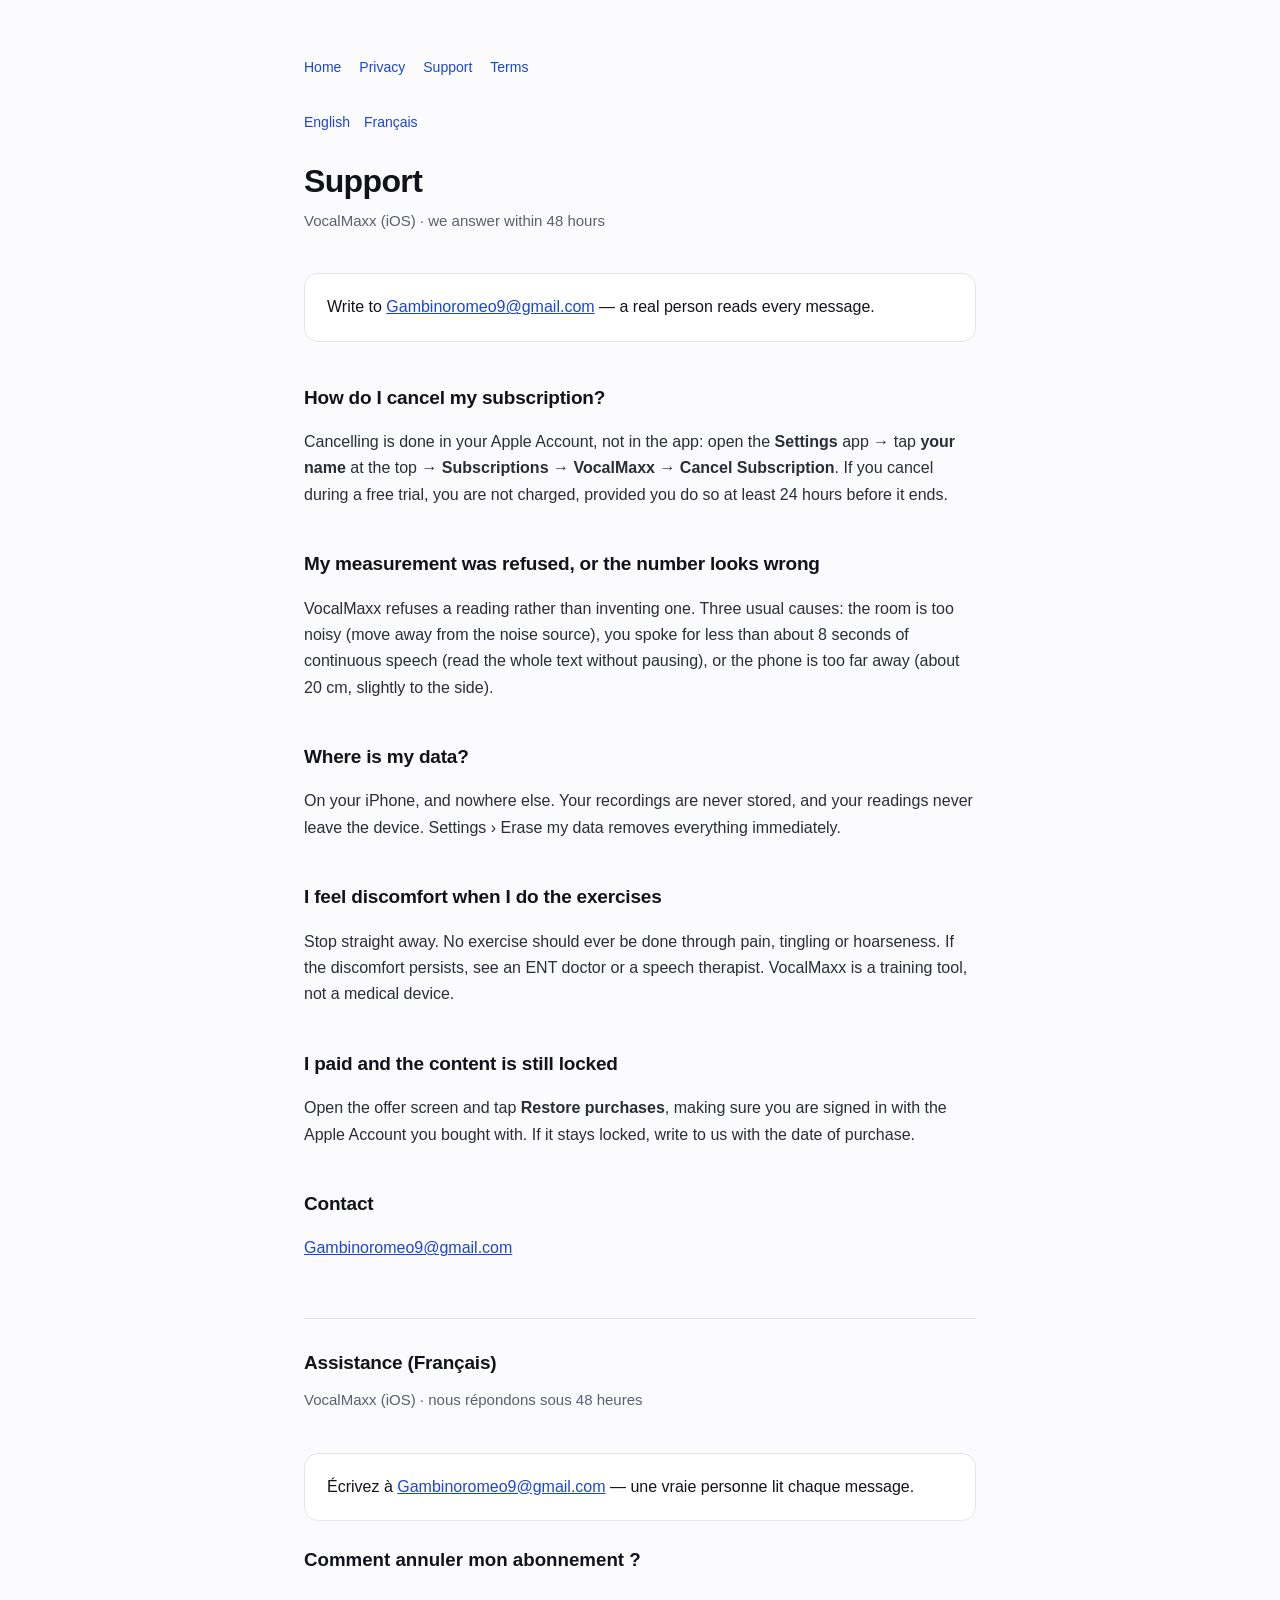
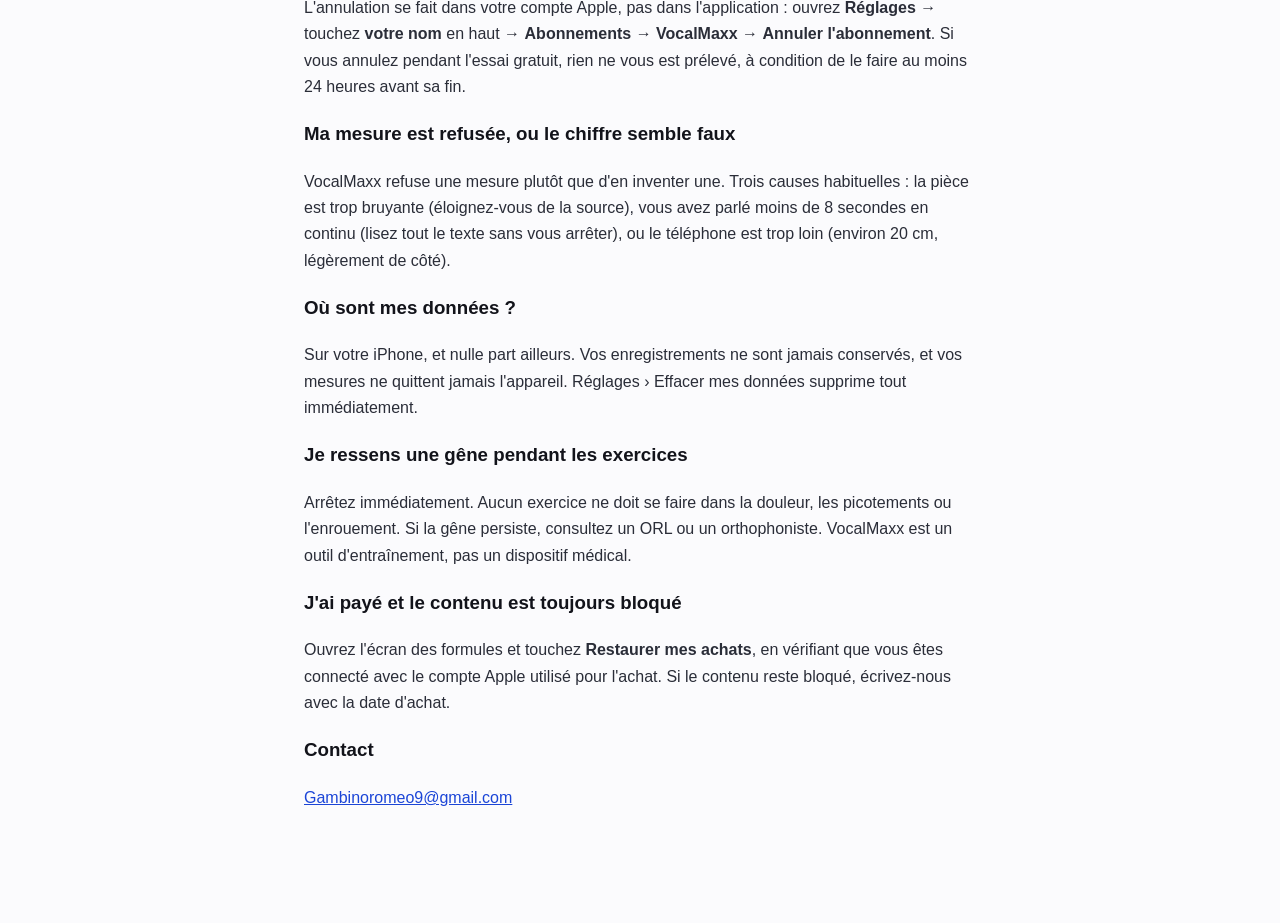
==== assistance.html @ 1e0984e6 "Add French-named aliases (confidentialite/conditions/assistance) referenced by the app" ====
<!doctype html><html lang="en"><head><meta charset="utf-8">
<meta name="viewport" content="width=device-width,initial-scale=1">
<title>Support — VocalMaxx</title><link rel="stylesheet" href="style.css">
<style>.langbar{margin:0 0 28px;font-size:14px}.langbar a{margin-right:14px;text-decoration:none}
h2.sect{margin-top:56px;padding-top:28px;border-top:1px solid var(--line)}</style></head><body>
<div class="wrap">
<nav><a href="index.html">Home</a><a href="privacy.html">Privacy</a><a href="support.html">Support</a><a href="terms.html">Terms</a></nav>
<div class="langbar"><a href="#en">English</a><a href="#fr">Français</a></div>
<h1 id="en">Support</h1>
<p class="sub">VocalMaxx (iOS) · we answer within 48 hours</p>
<div class="card">Write to <a href="mailto:Gambinoromeo9@gmail.com">Gambinoromeo9@gmail.com</a> — a real person reads every message.</div>
<h2>How do I cancel my subscription?</h2>
<p>Cancelling is done in your Apple Account, not in the app: open the <strong>Settings</strong> app → tap <strong>your name</strong> at the top → <strong>Subscriptions</strong> → <strong>VocalMaxx</strong> → <strong>Cancel Subscription</strong>. If you cancel during a free trial, you are not charged, provided you do so at least 24 hours before it ends.</p>
<h2>My measurement was refused, or the number looks wrong</h2>
<p>VocalMaxx refuses a reading rather than inventing one. Three usual causes: the room is too noisy (move away from the noise source), you spoke for less than about 8 seconds of continuous speech (read the whole text without pausing), or the phone is too far away (about 20 cm, slightly to the side).</p>
<h2>Where is my data?</h2>
<p>On your iPhone, and nowhere else. Your recordings are never stored, and your readings never leave the device. Settings › Erase my data removes everything immediately.</p>
<h2>I feel discomfort when I do the exercises</h2>
<p>Stop straight away. No exercise should ever be done through pain, tingling or hoarseness. If the discomfort persists, see an ENT doctor or a speech therapist. VocalMaxx is a training tool, not a medical device.</p>
<h2>I paid and the content is still locked</h2>
<p>Open the offer screen and tap <strong>Restore purchases</strong>, making sure you are signed in with the Apple Account you bought with. If it stays locked, write to us with the date of purchase.</p>
<h2>Contact</h2>
<p><a href="mailto:Gambinoromeo9@gmail.com">Gambinoromeo9@gmail.com</a></p>

<h2 class="sect" id="fr">Assistance (Français)</h2>
<p class="sub">VocalMaxx (iOS) · nous répondons sous 48 heures</p>
<div class="card">Écrivez à <a href="mailto:Gambinoromeo9@gmail.com">Gambinoromeo9@gmail.com</a> — une vraie personne lit chaque message.</div>
<h3>Comment annuler mon abonnement ?</h3>
<p>L'annulation se fait dans votre compte Apple, pas dans l'application : ouvrez <strong>Réglages</strong> → touchez <strong>votre nom</strong> en haut → <strong>Abonnements</strong> → <strong>VocalMaxx</strong> → <strong>Annuler l'abonnement</strong>. Si vous annulez pendant l'essai gratuit, rien ne vous est prélevé, à condition de le faire au moins 24 heures avant sa fin.</p>
<h3>Ma mesure est refusée, ou le chiffre semble faux</h3>
<p>VocalMaxx refuse une mesure plutôt que d'en inventer une. Trois causes habituelles : la pièce est trop bruyante (éloignez-vous de la source), vous avez parlé moins de 8 secondes en continu (lisez tout le texte sans vous arrêter), ou le téléphone est trop loin (environ 20 cm, légèrement de côté).</p>
<h3>Où sont mes données ?</h3>
<p>Sur votre iPhone, et nulle part ailleurs. Vos enregistrements ne sont jamais conservés, et vos mesures ne quittent jamais l'appareil. Réglages › Effacer mes données supprime tout immédiatement.</p>
<h3>Je ressens une gêne pendant les exercices</h3>
<p>Arrêtez immédiatement. Aucun exercice ne doit se faire dans la douleur, les picotements ou l'enrouement. Si la gêne persiste, consultez un ORL ou un orthophoniste. VocalMaxx est un outil d'entraînement, pas un dispositif médical.</p>
<h3>J'ai payé et le contenu est toujours bloqué</h3>
<p>Ouvrez l'écran des formules et touchez <strong>Restaurer mes achats</strong>, en vérifiant que vous êtes connecté avec le compte Apple utilisé pour l'achat. Si le contenu reste bloqué, écrivez-nous avec la date d'achat.</p>
<h3>Contact</h3>
<p><a href="mailto:Gambinoromeo9@gmail.com">Gambinoromeo9@gmail.com</a></p>
</div></body></html>
---- style.css ----
:root{--ink:#12131a;--muted:#5b5f6e;--line:#e4e6ee;--accent:#1B45D7;--bg:#fbfbfd}
*{box-sizing:border-box}
body{margin:0;background:var(--bg);color:var(--ink);
  font:16px/1.65 -apple-system,BlinkMacSystemFont,"Segoe UI",Inter,sans-serif}
.wrap{max-width:720px;margin:0 auto;padding:56px 24px 96px}
h1{font-size:32px;line-height:1.2;letter-spacing:-.02em;margin:0 0 8px}
h2{font-size:19px;letter-spacing:-.01em;margin:40px 0 10px}
.sub{color:var(--muted);margin:0 0 40px;font-size:15px}
p,li{color:#2a2d38}
ul{padding-left:20px}
a{color:var(--accent)}
.card{background:#fff;border:1px solid var(--line);border-radius:14px;padding:20px 22px;margin:24px 0}
.card strong{display:block;margin-bottom:4px}
footer{margin-top:56px;padding-top:20px;border-top:1px solid var(--line);
  color:var(--muted);font-size:13px}
nav{margin-bottom:32px;font-size:14px}
nav a{margin-right:18px;text-decoration:none}
nav a:hover{text-decoration:underline}
@media(prefers-color-scheme:dark){
  :root{--ink:#f2f3f7;--muted:#9aa0b4;--line:#2a2d3a;--bg:#0e0f14;--accent:#7f9bff}
  body{background:var(--bg);color:var(--ink)}
  p,li{color:#d3d6e0}
  .card{background:#161822}
}
/* landing */
.hero{display:grid;grid-template-columns:1.1fr 1fr;gap:32px;align-items:center;margin:28px 0}
.hero h1{font-size:clamp(30px,5vw,46px);line-height:1.08;margin:0 0 12px}
.hero .lead{font-size:18px;color:#5a5f6d;margin:0 0 18px}
.badge{display:inline-flex;align-items:center;gap:10px;background:#1B45D7;color:#fff;padding:12px 18px;border-radius:14px;font-weight:700;text-decoration:none}
.badge:hover{background:#163bb8}
.ba{display:grid;grid-template-columns:1fr 1fr;gap:10px}
.ba figure{margin:0;position:relative}
.ba img{width:100%;border-radius:16px;display:block;aspect-ratio:1080/1567;object-fit:cover;object-position:top}
.ba figcaption{position:absolute;top:10px;left:10px;background:#fff;border-radius:999px;padding:4px 10px;font-size:12px;font-weight:800;letter-spacing:.06em}
.grid{display:grid;grid-template-columns:repeat(auto-fit,minmax(220px,1fr));gap:14px}
.feat{background:#fff;border:1px solid #e8e6df;border-radius:16px;padding:16px}
.feat h3{margin:0 0 6px;font-size:16px}
.feat p{margin:0;color:#5a5f6d;font-size:14px}
.faq details{background:#fff;border:1px solid #e8e6df;border-radius:12px;padding:12px 16px;margin:8px 0}
.faq summary{font-weight:700;cursor:pointer}
.lang{float:right;font-size:14px}
.icon{width:72px;height:72px;border-radius:18px;vertical-align:middle;margin-right:12px}
@media(max-width:720px){.hero{grid-template-columns:1fr}}
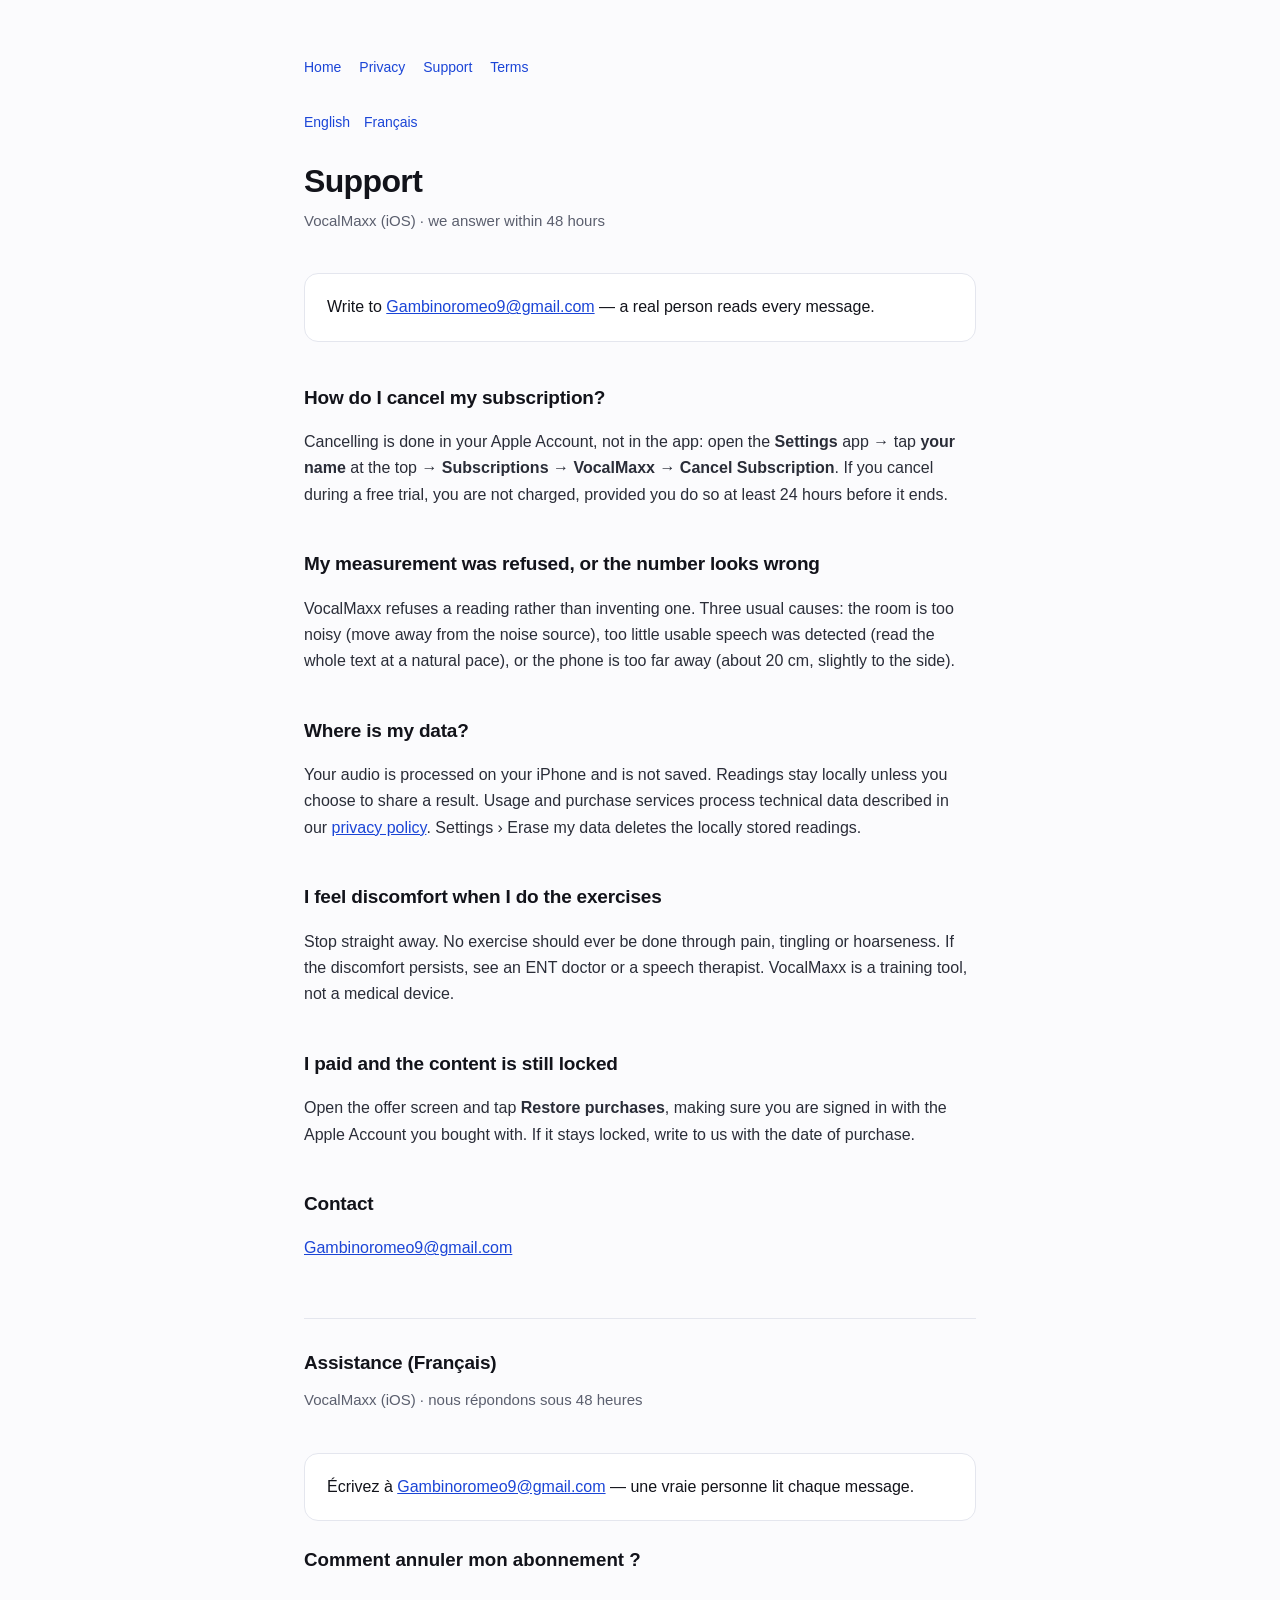
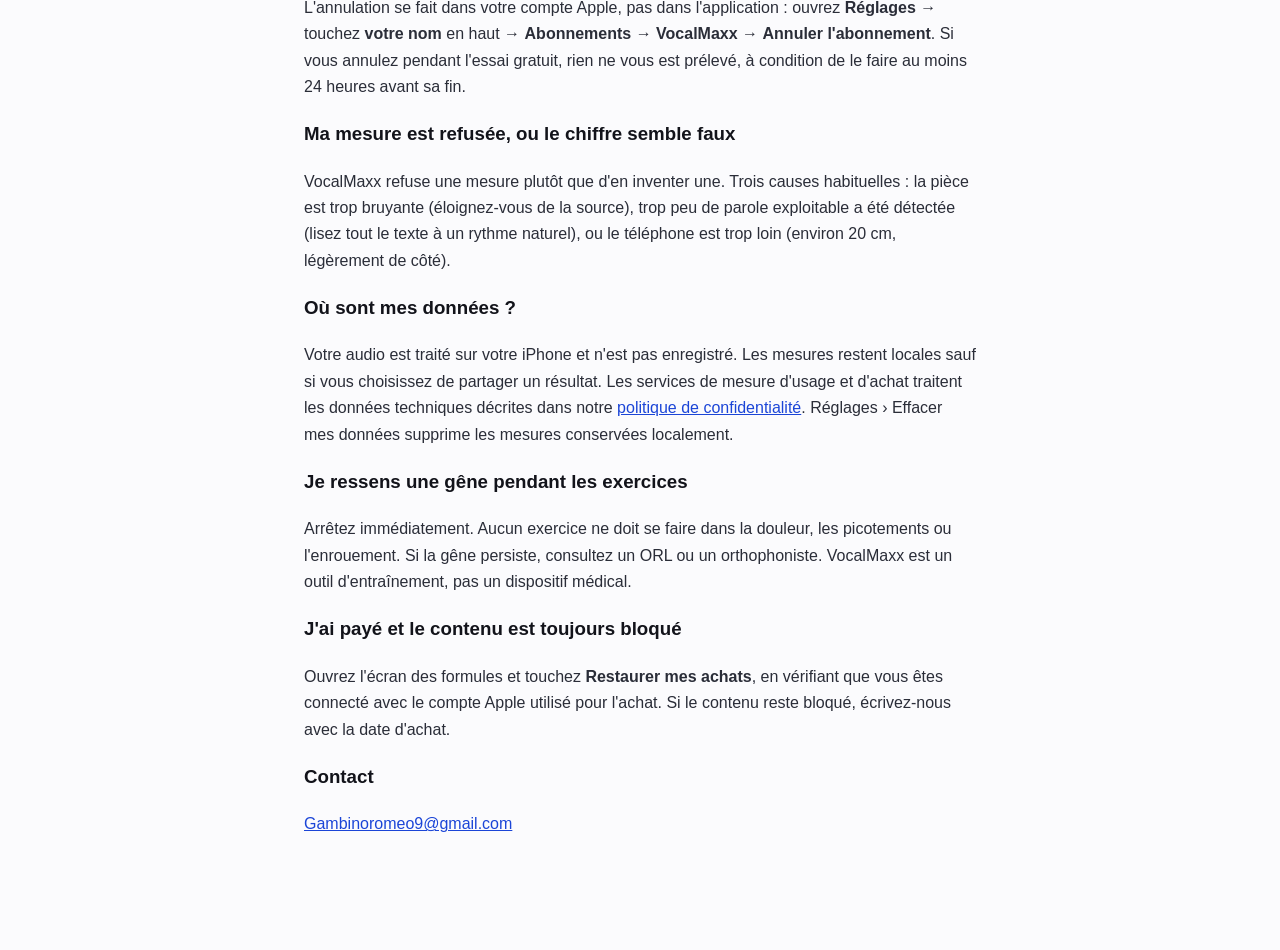
==== commit 543c2b86: "Align support answers with local measurements and privacy policy" ====
--- a/assistance.html
+++ b/assistance.html
@@ -12,9 +12,9 @@
 <h2>How do I cancel my subscription?</h2>
 <p>Cancelling is done in your Apple Account, not in the app: open the <strong>Settings</strong> app → tap <strong>your name</strong> at the top → <strong>Subscriptions</strong> → <strong>VocalMaxx</strong> → <strong>Cancel Subscription</strong>. If you cancel during a free trial, you are not charged, provided you do so at least 24 hours before it ends.</p>
 <h2>My measurement was refused, or the number looks wrong</h2>
-<p>VocalMaxx refuses a reading rather than inventing one. Three usual causes: the room is too noisy (move away from the noise source), you spoke for less than about 8 seconds of continuous speech (read the whole text without pausing), or the phone is too far away (about 20 cm, slightly to the side).</p>
+<p>VocalMaxx refuses a reading rather than inventing one. Three usual causes: the room is too noisy (move away from the noise source), too little usable speech was detected (read the whole text at a natural pace), or the phone is too far away (about 20 cm, slightly to the side).</p>
 <h2>Where is my data?</h2>
-<p>On your iPhone, and nowhere else. Your recordings are never stored, and your readings never leave the device. Settings › Erase my data removes everything immediately.</p>
+<p>Your audio is processed on your iPhone and is not saved. Readings stay locally unless you choose to share a result. Usage and purchase services process technical data described in our <a href="privacy.html">privacy policy</a>. Settings › Erase my data deletes the locally stored readings.</p>
 <h2>I feel discomfort when I do the exercises</h2>
 <p>Stop straight away. No exercise should ever be done through pain, tingling or hoarseness. If the discomfort persists, see an ENT doctor or a speech therapist. VocalMaxx is a training tool, not a medical device.</p>
 <h2>I paid and the content is still locked</h2>
@@ -28,9 +28,9 @@
 <h3>Comment annuler mon abonnement ?</h3>
 <p>L'annulation se fait dans votre compte Apple, pas dans l'application : ouvrez <strong>Réglages</strong> → touchez <strong>votre nom</strong> en haut → <strong>Abonnements</strong> → <strong>VocalMaxx</strong> → <strong>Annuler l'abonnement</strong>. Si vous annulez pendant l'essai gratuit, rien ne vous est prélevé, à condition de le faire au moins 24 heures avant sa fin.</p>
 <h3>Ma mesure est refusée, ou le chiffre semble faux</h3>
-<p>VocalMaxx refuse une mesure plutôt que d'en inventer une. Trois causes habituelles : la pièce est trop bruyante (éloignez-vous de la source), vous avez parlé moins de 8 secondes en continu (lisez tout le texte sans vous arrêter), ou le téléphone est trop loin (environ 20 cm, légèrement de côté).</p>
+<p>VocalMaxx refuse une mesure plutôt que d'en inventer une. Trois causes habituelles : la pièce est trop bruyante (éloignez-vous de la source), trop peu de parole exploitable a été détectée (lisez tout le texte à un rythme naturel), ou le téléphone est trop loin (environ 20 cm, légèrement de côté).</p>
 <h3>Où sont mes données ?</h3>
-<p>Sur votre iPhone, et nulle part ailleurs. Vos enregistrements ne sont jamais conservés, et vos mesures ne quittent jamais l'appareil. Réglages › Effacer mes données supprime tout immédiatement.</p>
+<p>Votre audio est traité sur votre iPhone et n'est pas enregistré. Les mesures restent locales sauf si vous choisissez de partager un résultat. Les services de mesure d'usage et d'achat traitent les données techniques décrites dans notre <a href="privacy.html#fr">politique de confidentialité</a>. Réglages › Effacer mes données supprime les mesures conservées localement.</p>
 <h3>Je ressens une gêne pendant les exercices</h3>
 <p>Arrêtez immédiatement. Aucun exercice ne doit se faire dans la douleur, les picotements ou l'enrouement. Si la gêne persiste, consultez un ORL ou un orthophoniste. VocalMaxx est un outil d'entraînement, pas un dispositif médical.</p>
 <h3>J'ai payé et le contenu est toujours bloqué</h3>
